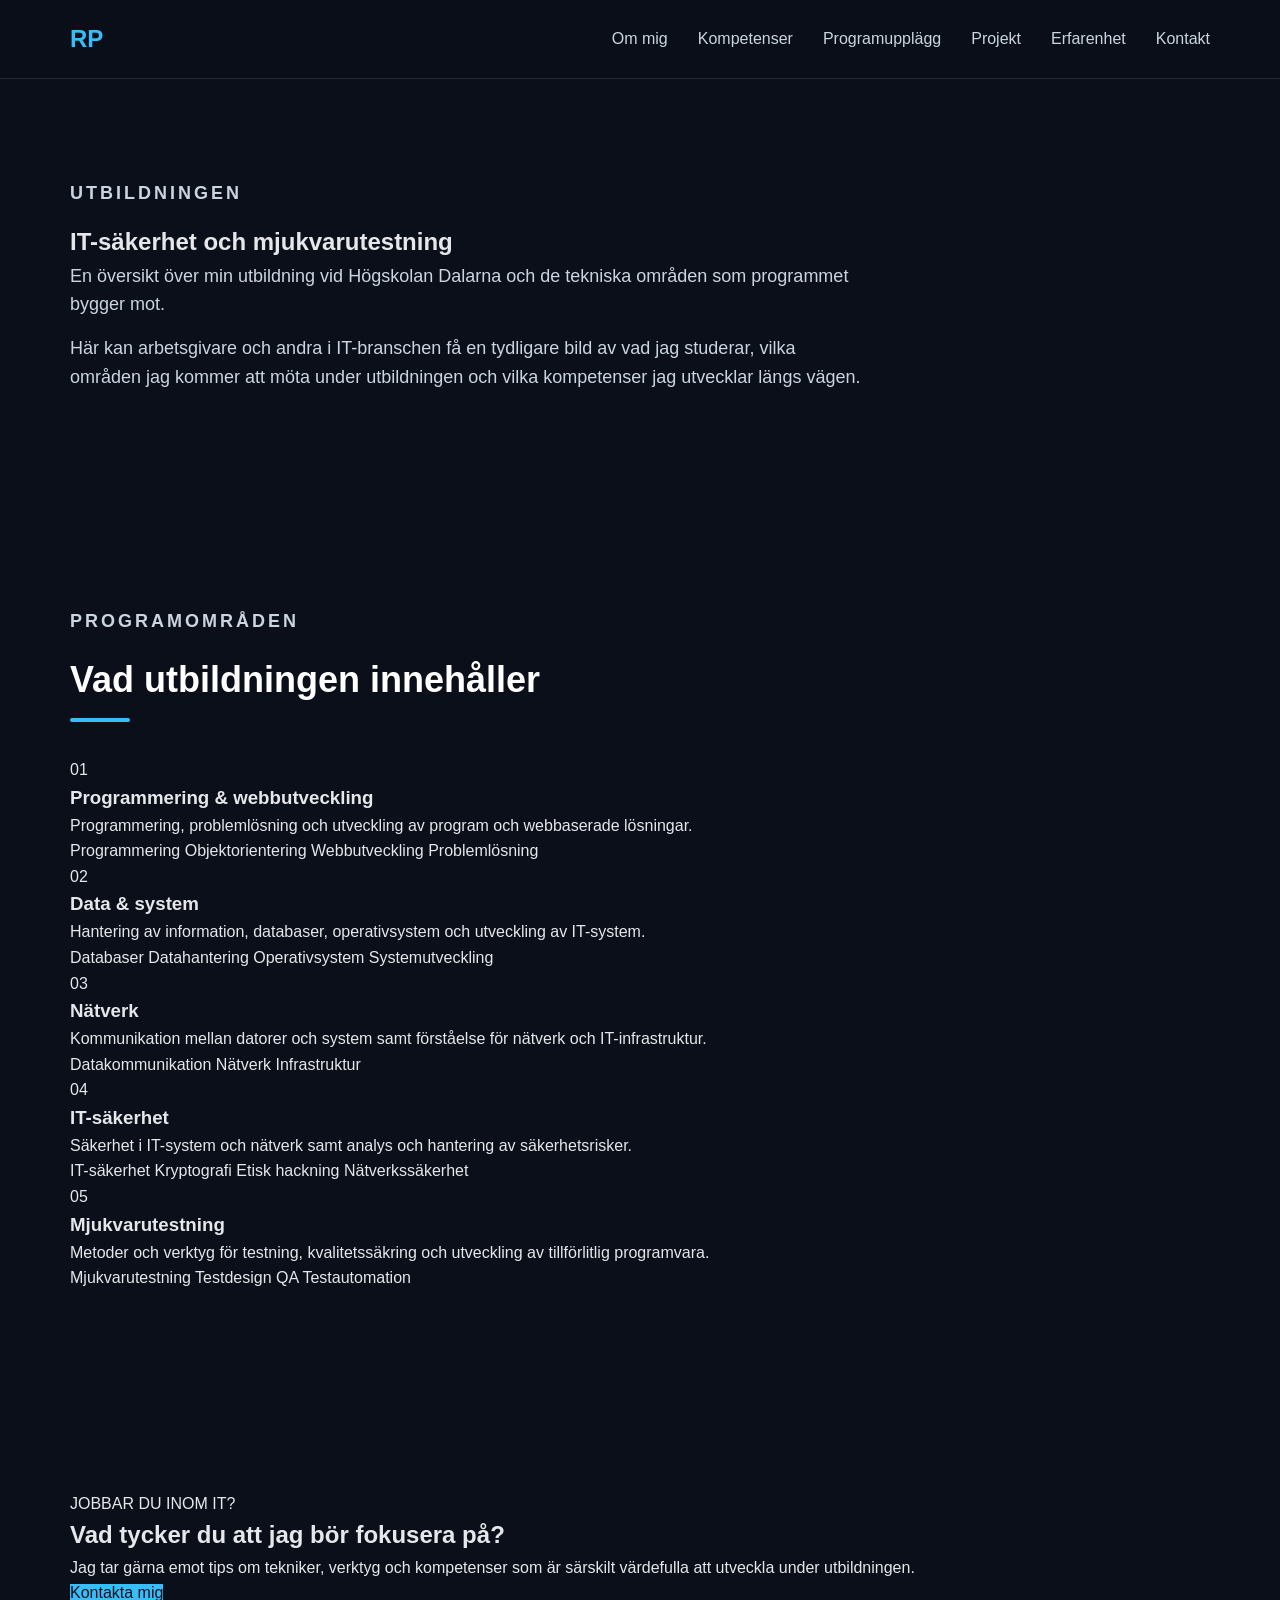
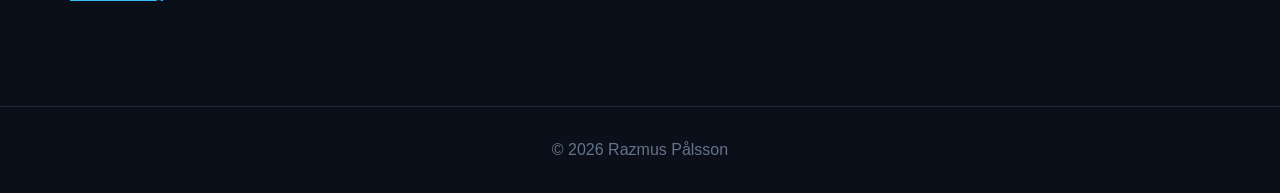
==== program.html @ 0d5cc551 "Add portfolio website" ====
<!DOCTYPE html>
<html lang="sv">

<head>
    <meta charset="UTF-8">

    <meta
        name="viewport"
        content="width=device-width, initial-scale=1.0"
    >

    <title>
        Programupplägg | Razmus Pålsson
    </title>

    <link rel="stylesheet" href="stylesheet.css">
</head>


<body>


    <!-- =========================
         NAVIGATION
         ========================= -->

    <header>

        <nav class="navbar">

            <a href="index.html" class="logo">
                RP
            </a>

            <div class="nav-links">
                <a href="index.html#about">Om mig</a>
                <a href="index.html#skills">Kompetenser</a>
                <a href="program.html">Programupplägg</a>
                <a href="index.html#projects">Projekt</a>
                <a href="index.html#experience">Erfarenhet</a>
                <a href="index.html#contact">Kontakt</a>
            </div>

        </nav>

    </header>


    <main>


        <!-- =========================
             PROGRAM INTRO
             ========================= -->

        <section class="section program-intro">

            <p class="section-label">
                UTBILDNINGEN
            </p>

            <h1>
                IT-säkerhet och mjukvarutestning
            </h1>

            <p class="program-lead">
                En översikt över min utbildning vid Högskolan Dalarna
                och de tekniska områden som programmet bygger mot.
            </p>

            <p class="program-description">
                Här kan arbetsgivare och andra i IT-branschen få en
                tydligare bild av vad jag studerar, vilka områden jag
                kommer att möta under utbildningen och vilka
                kompetenser jag utvecklar längs vägen.
            </p>

        </section>


        <!-- =========================
             PROGRAMOMRÅDEN
             ========================= -->

        <section class="section program-content">

            <p class="section-label">
                PROGRAMOMRÅDEN
            </p>

            <h2>
                Vad utbildningen innehåller
            </h2>


            <div class="program-grid">


                <!-- 01 -->
                <article class="program-card">

                    <span class="program-number">
                        01
                    </span>

                    <h3>
                        Programmering & webbutveckling
                    </h3>

                    <p>
                        Programmering, problemlösning och utveckling
                        av program och webbaserade lösningar.
                    </p>

                    <div class="program-tags">
                        <span>Programmering</span>
                        <span>Objektorientering</span>
                        <span>Webbutveckling</span>
                        <span>Problemlösning</span>
                    </div>

                </article>


                <!-- 02 -->
                <article class="program-card">

                    <span class="program-number">
                        02
                    </span>

                    <h3>
                        Data & system
                    </h3>

                    <p>
                        Hantering av information, databaser,
                        operativsystem och utveckling av IT-system.
                    </p>

                    <div class="program-tags">
                        <span>Databaser</span>
                        <span>Datahantering</span>
                        <span>Operativsystem</span>
                        <span>Systemutveckling</span>
                    </div>

                </article>


                <!-- 03 -->
                <article class="program-card">

                    <span class="program-number">
                        03
                    </span>

                    <h3>
                        Nätverk
                    </h3>

                    <p>
                        Kommunikation mellan datorer och system
                        samt förståelse för nätverk och
                        IT-infrastruktur.
                    </p>

                    <div class="program-tags">
                        <span>Datakommunikation</span>
                        <span>Nätverk</span>
                        <span>Infrastruktur</span>
                    </div>

                </article>


                <!-- 04 -->
                <article class="program-card featured-program">

                    <span class="program-number">
                        04
                    </span>

                    <h3>
                        IT-säkerhet
                    </h3>

                    <p>
                        Säkerhet i IT-system och nätverk samt
                        analys och hantering av säkerhetsrisker.
                    </p>

                    <div class="program-tags">
                        <span>IT-säkerhet</span>
                        <span>Kryptografi</span>
                        <span>Etisk hackning</span>
                        <span>Nätverkssäkerhet</span>
                    </div>

                </article>


                <!-- 05 -->
                <article class="program-card">

                    <span class="program-number">
                        05
                    </span>

                    <h3>
                        Mjukvarutestning
                    </h3>

                    <p>
                        Metoder och verktyg för testning,
                        kvalitetssäkring och utveckling av
                        tillförlitlig programvara.
                    </p>

                    <div class="program-tags">
                        <span>Mjukvarutestning</span>
                        <span>Testdesign</span>
                        <span>QA</span>
                        <span>Testautomation</span>
                    </div>

                </article>


            </div>

        </section>


        <!-- =========================
             BRANSCH
             ========================= -->

        <section class="section">

            <div class="program-question">

                <p class="program-question-label">
                    JOBBAR DU INOM IT?
                </p>

                <h2>
                    Vad tycker du att jag bör fokusera på?
                </h2>

                <p>
                    Jag tar gärna emot tips om tekniker, verktyg
                    och kompetenser som är särskilt värdefulla
                    att utveckla under utbildningen.
                </p>

                <a href="index.html#contact" class="btn primary">
                    Kontakta mig
                </a>

            </div>

        </section>


    </main>


    <footer>

        <p>
            © 2026 Razmus Pålsson
        </p>

    </footer>


    <script src="script.js"></script>

</body>

</html
---- stylesheet.css ----
/* =========================
   1. RESET
   ========================= */

* {
    box-sizing: border-box;
    margin: 0;
    padding: 0;
}

html {
    scroll-behavior: smooth;
}

body {
    font-family: Arial, Helvetica, sans-serif;
    background: #0b0f19;
    color: #e5e7eb;
    line-height: 1.6;
}

a {
    color: inherit;
    text-decoration: none;
}


/* =========================
   2. HEADER / NAVIGATION
   ========================= */

header {
    position: sticky;
    top: 0;
    z-index: 1000;

    background: rgba(11, 15, 25, 0.95);
    border-bottom: 1px solid #1f2937;
}

.navbar {
    max-width: 1200px;
    margin: auto;
    padding: 20px 30px;

    display: flex;
    justify-content: space-between;
    align-items: center;
}

.logo {
    font-size: 24px;
    font-weight: bold;
    color: #38bdf8;
}

.nav-links {
    display: flex;
    gap: 30px;
}

.nav-links a {
    color: #cbd5e1;
    transition: 0.2s;
}

.nav-links a:hover {
    color: #38bdf8;
}


/* =========================
   3. HERO
   ========================= */

.hero {
    min-height: 85vh;

    display: flex;
    align-items: center;

    background:
        radial-gradient(
            circle at 80% 20%,
            rgba(56, 189, 248, 0.16),
            transparent 35%
        ),
        linear-gradient(
            135deg,
            #0b0f19,
            #111827
        );
}

.hero-content {
    width: 100%;
    max-width: 1200px;

    margin: auto;
    padding: 100px 30px;
}

.intro {
    color: #38bdf8;
    font-weight: bold;
    margin-bottom: 10px;
}

.hero h1 {
    font-size: clamp(50px, 8vw, 90px);
    line-height: 1;
    margin-bottom: 15px;
    color: white;
}

.hero h2 {
    font-size: clamp(25px, 4vw, 45px);
    color: #94a3b8;
    margin-bottom: 25px;
}

.hero p {
    max-width: 650px;
    font-size: 18px;
    color: #cbd5e1;
}


/* =========================
   4. BUTTONS
   ========================= */

.hero-buttons {
    display: flex;
    gap: 15px;

    margin-top: 35px;
}

.button {
    display: inline-block;

    padding: 13px 24px;

    border-radius: 8px;

    font-weight: bold;

    transition:
        transform 0.2s,
        background 0.2s;
}

.button:hover {
    transform: translateY(-3px);
}

.primary {
    background: #38bdf8;
    color: #08111c;
}

.primary:hover {
    background: #7dd3fc;
}

.secondary {
    border: 1px solid #38bdf8;
    color: #38bdf8;
}

.secondary:hover {
    background: rgba(56, 189, 248, 0.1);
}


/* =========================
   5. GENERAL SECTIONS
   ========================= */

.section {
    max-width: 1200px;

    margin: auto;
    padding: 100px 30px;
}

.section > h2 {
    font-size: 36px;
    color: white;

    margin-bottom: 35px;
}

.section > h2::after {
    content: "";

    display: block;

    width: 60px;
    height: 4px;

    margin-top: 10px;

    background: #38bdf8;

    border-radius: 5px;
}

.section > p {
    max-width: 800px;

    margin-bottom: 15px;

    color: #cbd5e1;

    font-size: 18px;
}


/* =========================
   6. SKILLS
   ========================= */

.skills {
    display: flex;
    flex-wrap: wrap;

    gap: 12px;
}

.skills span {
    padding: 10px 18px;

    background: #111827;

    border: 1px solid #1f2937;
    border-radius: 8px;

    color: #cbd5e1;

    transition: 0.2s;
}

.skills span:hover {
    border-color: #38bdf8;
    color: #38bdf8;

    transform: translateY(-2px);
}


/* =========================
   7. PROJECTS
   ========================= */

.project-grid {
    display: grid;

    grid-template-columns:
        repeat(3, 1fr);

    gap: 25px;
}

.project-card {
    background: #111827;

    border: 1px solid #1f2937;

    border-radius: 12px;

    padding: 30px;

    min-height: 260px;

    transition:
        transform 0.25s,
        border-color 0.25s;
}

.project-card:hover {
    transform: translateY(-6px);

    border-color: #38bdf8;
}

.project-card h3 {
    font-size: 22px;

    color: white;

    margin-bottom: 15px;
}

.project-card p {
    color: #94a3b8;

    margin-bottom: 20px;
}

.project-card .technology {
    color: #38bdf8;

    font-size: 14px;

    font-weight: bold;
}

.project-card a {
    color: #38bdf8;

    font-weight: bold;
}

/* PROJECT DETAILS */

.section-label {
    color: #38bdf8;
    font-size: 13px;
    font-weight: bold;
    letter-spacing: 3px;
    margin-bottom: 5px;
}

.section-intro {
    max-width: 700px;
    color: #94a3b8;
    margin-top: -20px;
    margin-bottom: 40px;
}

.project-number {
    font-size: 14px;
    font-weight: bold;
    color: #38bdf8;
    margin-bottom: 20px;
}

.project-tags {
    display: flex;
    flex-wrap: wrap;
    gap: 8px;

    margin-top: 20px;
    margin-bottom: 25px;
}

.project-tags span {
    background: rgba(56, 189, 248, 0.08);

    border: 1px solid rgba(56, 189, 248, 0.25);

    color: #7dd3fc;

    padding: 5px 10px;

    border-radius: 5px;

    font-size: 12px;
}

.project-links {
    display: flex;
    gap: 20px;
}

.project-links a {
    color: #38bdf8;
    font-weight: bold;
}

.project-links a:hover {
    color: white;
}

.project-status {
    display: inline-block;

    color: #64748b !important;

    font-size: 11px;

    letter-spacing: 2px;

    border: 1px solid #334155;

    padding: 5px 10px;

    border-radius: 5px;
}


/* =========================
   8. EXPERIENCE
   ========================= */

.experience-card {
    background: #111827;

    border-left: 4px solid #38bdf8;

    padding: 30px;

    border-radius: 8px;
}

.experience-card h3 {
    color: white;

    font-size: 22px;

    margin-bottom: 5px;
}

.experience-card p {
    color: #94a3b8;

    margin-top: 10px;
}


/* =========================
   9. LOOKING FOR
   ========================= */

.looking-grid {
    display: grid;

    grid-template-columns:
        repeat(4, 1fr);

    gap: 20px;
}

.looking-grid div {
    padding: 25px;

    text-align: center;

    background: #111827;

    border: 1px solid #1f2937;

    border-radius: 10px;

    font-weight: bold;

    transition: 0.2s;
}

.looking-grid div:hover {
    border-color: #38bdf8;

    transform: translateY(-4px);
}


/* =========================
   10. CONTACT
   ========================= */

.contact {
    text-align: center;
}

.contact h2::after {
    margin-left: auto;
    margin-right: auto;
}

.contact p {
    margin-left: auto;
    margin-right: auto;

    margin-bottom: 30px;
}


/* =========================
   11. FOOTER
   ========================= */

footer {
    border-top: 1px solid #1f2937;

    text-align: center;

    padding: 30px;

    color: #64748b;
}


/* =========================
   12. MOBILE
   ========================= */

@media (max-width: 800px) {

    .navbar {
        flex-direction: column;
        gap: 15px;
    }

    .nav-links {
        flex-wrap: wrap;
        justify-content: center;

        gap: 15px;
    }

    .hero {
        min-height: 75vh;
    }

    .hero-content {
        padding-top: 70px;
        padding-bottom: 70px;
    }

    .hero-buttons {
        flex-direction: column;

        align-items: flex-start;
    }

    .project-grid {
        grid-template-columns: 1fr;
    }

    .looking-grid {
        grid-template-columns:
            repeat(2, 1fr);
    }

}


/* =========================
   13. SMALL MOBILE
   ========================= */

@media (max-width: 500px) {

    .section {
        padding: 70px 20px;
    }

    .hero-content {
        padding-left: 20px;
        padding-right: 20px;
    }

    .looking-grid {
        grid-template-columns: 1fr;
    }

}

/* =========================
   CERTIFICATES
   ========================= */

.certificates {
    margin-top: 40px;
}

.certificates > h3 {
    color: white;
    font-size: 24px;
    margin-bottom: 25px;
}

.certificate-grid {
    display: grid;
    grid-template-columns: repeat(2, 1fr);
    gap: 20px;
}

.certificate-card {
    background: #111827;
    border: 1px solid #1f2937;
    border-radius: 10px;

    padding: 25px;

    transition: 0.2s;
}

.certificate-card:hover {
    border-color: #38bdf8;
    transform: translateY(-4px);
}

.certificate-year {
    color: #38bdf8;

    font-size: 12px;
    font-weight: bold;

    letter-spacing: 2px;

    margin-bottom: 8px;
}

.certificate-card h4 {
    color: white;

    font-size: 18px;

    margin-bottom: 10px;
}

.certificate-card p {
    color: #94a3b8;
}


/* MOBILE */

@media (max-width: 700px) {

    .certificate-grid {
        grid-template-columns: 1fr;
    }

}

/* =========================
   EXPERIENCE TIMELINE
   ========================= */

.timeline {
    position: relative;
    max-width: 950px;
    margin-top: 50px;
    margin-left: 10px;

    border-left: 2px solid #1f2937;
}

.timeline-item {
    position: relative;

    padding-left: 40px;
    padding-bottom: 35px;
}

.timeline-marker {
    position: absolute;

    left: -8px;
    top: 25px;

    width: 14px;
    height: 14px;

    background: #38bdf8;
    border: 3px solid #0b0f19;
    border-radius: 50%;
}

.timeline-content {
    background: #111827;

    border: 1px solid #1f2937;
    border-radius: 10px;

    padding: 25px;

    transition: 0.2s;
}

.timeline-content:hover {
    border-color: #38bdf8;
    transform: translateX(5px);
}

.timeline-type {
    color: #38bdf8;

    font-size: 11px;
    font-weight: bold;

    letter-spacing: 1.5px;

    margin-bottom: 8px;
}

.timeline-content h3 {
    color: white;

    font-size: 21px;

    margin-bottom: 5px;
}

.timeline-place {
    color: #64748b !important;

    margin-bottom: 15px;
}

.timeline-content > p:not(.timeline-type):not(.timeline-place) {
    color: #94a3b8;

    line-height: 1.7;
}

.experience-tags {
    display: flex;
    flex-wrap: wrap;

    gap: 8px;

    margin-top: 18px;
}

.experience-tags span {
    display: inline-block;

    padding: 5px 10px;

    background: rgba(56, 189, 248, 0.08);

    border: 1px solid rgba(56, 189, 248, 0.25);
    border-radius: 5px;

    color: #7dd3fc;

    font-size: 12px;
}


/* =========================
   EXPERIENCE MOBILE
   ========================= */

@media (max-width: 800px) {

    .timeline {
        margin-left: 5px;
    }

    .timeline-item {
        padding-left: 25px;
    }

}

/* =========================
   READ MORE
   ========================= */

.more-content {
    display: none;

    margin-top: 20px;
    padding-top: 20px;

    border-top: 1px solid #1f2937;
}

.more-content.active {
    display: block;
}

.more-content ul,
.certificate-card ul {
    padding-left: 20px;
    margin-top: 12px;
}

.more-content li,
.certificate-card li {
    color: #94a3b8;
    margin-bottom: 8px;
    line-height: 1.6;
}

.read-more {
    margin-top: 20px;

    padding: 8px 14px;

    background: transparent;

    border: 1px solid #38bdf8;
    border-radius: 6px;

    color: #38bdf8;

    font-weight: bold;
    cursor: pointer;

    transition: 0.2s;
}

.read-more:hover {
    background: rgba(56, 189, 248, 0.1);
    color: white;
}

/* =========================
   SKILLS / TECH STACK
   ========================= */

.skills-grid {
    display: grid;

    grid-template-columns: repeat(3, 280px);

    gap: 18px;

    max-width: 876px;

    /* vänsterställ istället för centrering */
    margin: 35px 0 0;

    align-items: start;
    justify-content: start;
}

.skills-grid {
    display: grid;

    grid-template-columns: repeat(3, 280px);

    gap: 18px;

    max-width: 876px;

    margin: 35px 0 0;

    justify-content: start;
    align-items: stretch;
}

.skill-category {

    background: #111827;

    border: 1px solid #1f2937;

    border-radius: 10px;

    padding: 18px;

    width: 280px;

    transition: 0.25s;

}

.skill-category:hover {
    border-color: #38bdf8;
    transform: translateY(-4px);
}

.featured-skill {
    border-color: rgba(56, 189, 248, 0.4);
}

.skill-icon {
    display: inline-flex;

    align-items: center;
    justify-content: center;

    min-width: 45px;
    height: 35px;

    padding: 0 10px;

    margin-bottom: 18px;

    background: rgba(56, 189, 248, 0.08);

    border: 1px solid rgba(56, 189, 248, 0.25);
    border-radius: 6px;

    color: #38bdf8;

    font-size: 12px;
    font-weight: bold;

    letter-spacing: 1px;
}

.skill-category h3 {
    color: white;

    font-size: 19px;

    margin-bottom: 16px;
}

.skill-list {
    display: flex;
    flex-direction: column;

    gap: 6px;
}

.skill-item {
    display: flex;

    justify-content: space-between;
    align-items: center;

    gap: 15px;

    padding: 10px 0;

    border-bottom: 1px solid #1f2937;
}

.skill-item:last-child {
    border-bottom: none;
}

.skill-item strong {
    display: block;

    color: #e5e7eb;

    margin-bottom: 3px;
}

.skill-item div > span {
    color: #64748b;

    font-size: 13px;
}

.skill-level {
    flex-shrink: 0;

    padding: 4px 8px;

    border-radius: 5px;

    font-size: 10px;
    font-weight: bold;

    letter-spacing: 0.5px;
}

.skill-level.used {
    color: #38bdf8;

    background: rgba(56, 189, 248, 0.08);

    border: 1px solid rgba(56, 189, 248, 0.25);
}

.skill-level.learning {
    color: #c4b5fd;

    background: rgba(196, 181, 253, 0.08);

    border: 1px solid rgba(196, 181, 253, 0.25);
}

.skill-level.basic {
    color: #94a3b8;

    background: rgba(148, 163, 184, 0.08);

    border: 1px solid rgba(148, 163, 184, 0.25);
}

.skill-level.academic {
    color: #67e8f9;

    background: rgba(103, 232, 249, 0.08);

    border: 1px solid rgba(103, 232, 249, 0.25);
}

.skill-level.planned {
    color: #64748b;

    background: rgba(100, 116, 139, 0.08);

    border: 1px solid #334155;
}


/* MOBILE */

@media (max-width: 800px) {

    .skills-grid {
        grid-template-columns: 1fr;
    }

}

@media (max-width: 500px) {

    .skill-item {
        align-items: flex-start;
        flex-direction: column;

        gap: 8px;
    }

}

/* =========================
   LOOKING FOR
   ========================= */

.looking-grid {
    display: grid;
    grid-template-columns: repeat(3, 1fr);

    gap: 18px;

    margin-top: 35px;
}

.looking-card {
    background: #111827;

    border: 1px solid #1f2937;
    border-radius: 10px;

    padding: 25px;

    transition: 0.25s;
}

.looking-card:hover {
    border-color: #38bdf8;
    transform: translateY(-4px);
}

.looking-number {
    display: block;

    color: #38bdf8;

    font-size: 12px;
    font-weight: bold;

    letter-spacing: 2px;

    margin-bottom: 18px;
}

.looking-card h3 {
    color: white;

    font-size: 18px;

    margin-bottom: 10px;
}

.looking-card p {
    color: #94a3b8;

    font-size: 14px;
    line-height: 1.6;
}


/* INTRESSEOMRÅDEN */

.interest-box {
    display: flex;

    justify-content: space-between;
    align-items: center;

    gap: 40px;

    margin-top: 20px;
    padding: 25px;

    background: rgba(56, 189, 248, 0.04);

    border: 1px solid rgba(56, 189, 248, 0.2);
    border-radius: 10px;
}

.interest-label {
    color: #38bdf8;

    font-size: 10px;
    font-weight: bold;

    letter-spacing: 2px;

    margin-bottom: 7px;
}

.interest-box h3 {
    color: white;
    font-size: 18px;
}

.interest-tags {
    display: flex;
    flex-wrap: wrap;

    justify-content: flex-end;

    gap: 8px;

    max-width: 550px;
}

.interest-tags span {
    padding: 6px 10px;

    background: #111827;

    border: 1px solid #334155;
    border-radius: 5px;

    color: #cbd5e1;

    font-size: 12px;
}


/* RESPONSIVE */

@media (max-width: 800px) {

    .looking-grid {
        grid-template-columns: 1fr;
    }

    .interest-box {
        flex-direction: column;
        align-items: flex-start;
    }

    .interest-tags {
        justify-content: flex-start;
    }

}
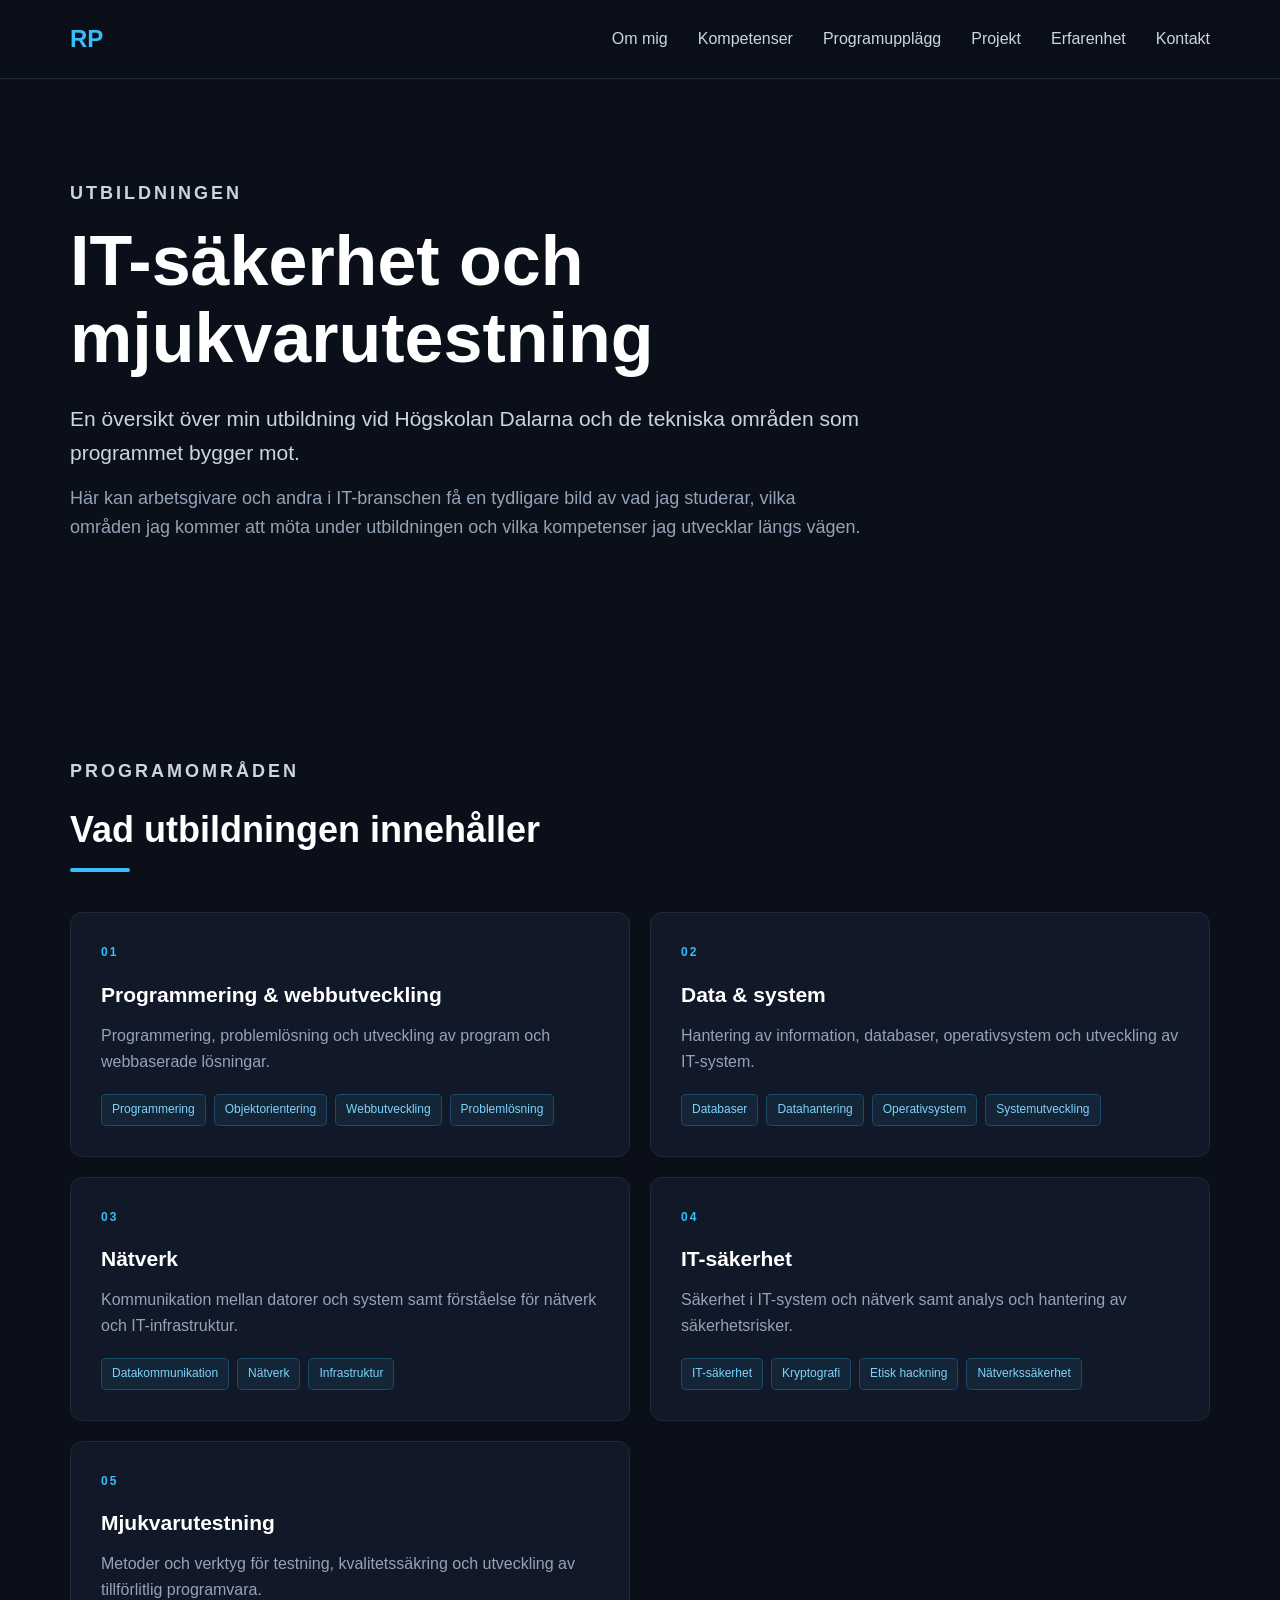
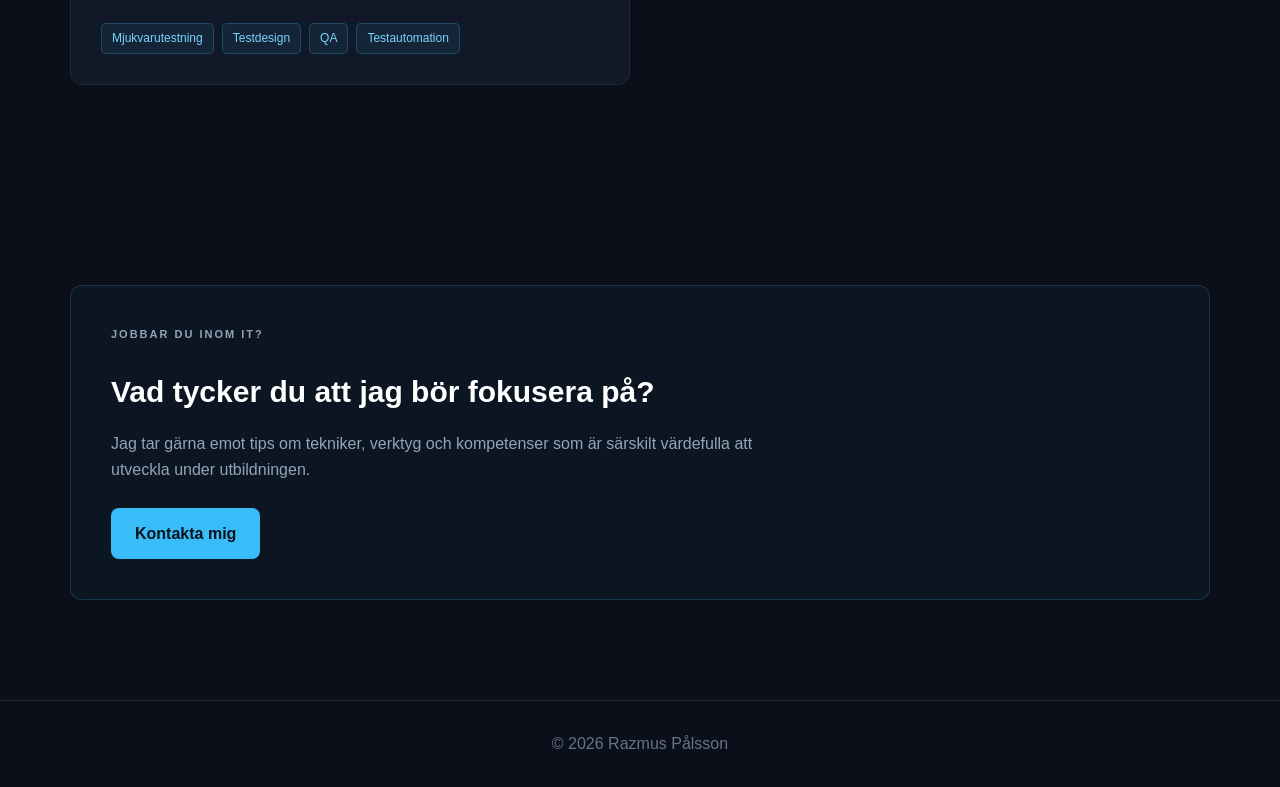
==== commit 0977f1d8: "update" ====
--- a/program.html
+++ b/program.html
@@ -3,42 +3,54 @@
 
 <head>
     <meta charset="UTF-8">
-
-    <meta
-        name="viewport"
-        content="width=device-width, initial-scale=1.0"
-    >
-
-    <title>
-        Programupplägg | Razmus Pålsson
-    </title>
+    <meta name="viewport" content="width=device-width, initial-scale=1.0">
+
+    <title>Programupplägg | Razmus Pålsson</title>
 
     <link rel="stylesheet" href="stylesheet.css">
 </head>
 
-
 <body>
 
 
-    <!-- =========================
-         NAVIGATION
-         ========================= -->
+    <!-- ==================================================
+         01. NAVIGATION
+         ================================================== -->
 
     <header>
 
-        <nav class="navbar">
+        <nav class="navigation">
 
             <a href="index.html" class="logo">
                 RP
             </a>
 
-            <div class="nav-links">
-                <a href="index.html#about">Om mig</a>
-                <a href="index.html#skills">Kompetenser</a>
-                <a href="program.html">Programupplägg</a>
-                <a href="index.html#projects">Projekt</a>
-                <a href="index.html#experience">Erfarenhet</a>
-                <a href="index.html#contact">Kontakt</a>
+            <div class="navigation-links">
+
+                <a href="index.html#about">
+                    Om mig
+                </a>
+
+                <a href="index.html#skills">
+                    Kompetenser
+                </a>
+
+                <a href="program.html">
+                    Programupplägg
+                </a>
+
+                <a href="index.html#projects">
+                    Projekt
+                </a>
+
+                <a href="index.html#experience">
+                    Erfarenhet
+                </a>
+
+                <a href="index.html#contact">
+                    Kontakt
+                </a>
+
             </div>
 
         </nav>
@@ -49,13 +61,13 @@
     <main>
 
 
-        <!-- =========================
-             PROGRAM INTRO
-             ========================= -->
-
-        <section class="section program-intro">
-
-            <p class="section-label">
+        <!-- ==================================================
+             02. PROGRAM INTRODUCTION
+             ================================================== -->
+
+        <section class="page-section program-introduction">
+
+            <p class="section-category">
                 UTBILDNINGEN
             </p>
 
@@ -78,13 +90,13 @@
         </section>
 
 
-        <!-- =========================
-             PROGRAMOMRÅDEN
-             ========================= -->
-
-        <section class="section program-content">
-
-            <p class="section-label">
+        <!-- ==================================================
+             03. PROGRAM AREAS
+             ================================================== -->
+
+        <section class="page-section">
+
+            <p class="section-category">
                 PROGRAMOMRÅDEN
             </p>
 
@@ -93,13 +105,14 @@
             </h2>
 
 
-            <div class="program-grid">
-
-
-                <!-- 01 -->
-                <article class="program-card">
-
-                    <span class="program-number">
+            <div class="program-areas">
+
+
+                <!-- 01. Programming & Web Development -->
+
+                <article class="program-area-card">
+
+                    <span class="program-area-number">
                         01
                     </span>
 
@@ -112,20 +125,23 @@
                         av program och webbaserade lösningar.
                     </p>
 
-                    <div class="program-tags">
+                    <div class="program-topics">
+
                         <span>Programmering</span>
                         <span>Objektorientering</span>
                         <span>Webbutveckling</span>
                         <span>Problemlösning</span>
-                    </div>
-
-                </article>
-
-
-                <!-- 02 -->
-                <article class="program-card">
-
-                    <span class="program-number">
+
+                    </div>
+
+                </article>
+
+
+                <!-- 02. Data & Systems -->
+
+                <article class="program-area-card">
+
+                    <span class="program-area-number">
                         02
                     </span>
 
@@ -138,20 +154,23 @@
                         operativsystem och utveckling av IT-system.
                     </p>
 
-                    <div class="program-tags">
+                    <div class="program-topics">
+
                         <span>Databaser</span>
                         <span>Datahantering</span>
                         <span>Operativsystem</span>
                         <span>Systemutveckling</span>
-                    </div>
-
-                </article>
-
-
-                <!-- 03 -->
-                <article class="program-card">
-
-                    <span class="program-number">
+
+                    </div>
+
+                </article>
+
+
+                <!-- 03. Networks -->
+
+                <article class="program-area-card">
+
+                    <span class="program-area-number">
                         03
                     </span>
 
@@ -165,19 +184,22 @@
                         IT-infrastruktur.
                     </p>
 
-                    <div class="program-tags">
+                    <div class="program-topics">
+
                         <span>Datakommunikation</span>
                         <span>Nätverk</span>
                         <span>Infrastruktur</span>
-                    </div>
-
-                </article>
-
-
-                <!-- 04 -->
-                <article class="program-card featured-program">
-
-                    <span class="program-number">
+
+                    </div>
+
+                </article>
+
+
+                <!-- 04. IT Security -->
+
+                <article class="program-area-card">
+
+                    <span class="program-area-number">
                         04
                     </span>
 
@@ -190,20 +212,23 @@
                         analys och hantering av säkerhetsrisker.
                     </p>
 
-                    <div class="program-tags">
+                    <div class="program-topics">
+
                         <span>IT-säkerhet</span>
                         <span>Kryptografi</span>
                         <span>Etisk hackning</span>
                         <span>Nätverkssäkerhet</span>
-                    </div>
-
-                </article>
-
-
-                <!-- 05 -->
-                <article class="program-card">
-
-                    <span class="program-number">
+
+                    </div>
+
+                </article>
+
+
+                <!-- 05. Software Testing -->
+
+                <article class="program-area-card">
+
+                    <span class="program-area-number">
                         05
                     </span>
 
@@ -217,11 +242,13 @@
                         tillförlitlig programvara.
                     </p>
 
-                    <div class="program-tags">
+                    <div class="program-topics">
+
                         <span>Mjukvarutestning</span>
                         <span>Testdesign</span>
                         <span>QA</span>
                         <span>Testautomation</span>
+
                     </div>
 
                 </article>
@@ -232,15 +259,15 @@
         </section>
 
 
-        <!-- =========================
-             BRANSCH
-             ========================= -->
-
-        <section class="section">
-
-            <div class="program-question">
-
-                <p class="program-question-label">
+        <!-- ==================================================
+             04. CONTACT WITH IT INDUSTRY
+             ================================================== -->
+
+        <section class="page-section">
+
+            <div class="industry-contact">
+
+                <p class="industry-contact-label">
                     JOBBAR DU INOM IT?
                 </p>
 
@@ -254,7 +281,10 @@
                     att utveckla under utbildningen.
                 </p>
 
-                <a href="index.html#contact" class="btn primary">
+                <a
+                    href="index.html#contact"
+                    class="button primary-button"
+                >
                     Kontakta mig
                 </a>
 
@@ -265,6 +295,10 @@
 
     </main>
 
+
+    <!-- ==================================================
+         05. FOOTER
+         ================================================== -->
 
     <footer>
 
@@ -275,8 +309,13 @@
     </footer>
 
 
+    <!-- ==================================================
+         06. JAVASCRIPT
+         ================================================== -->
+
     <script src="script.js"></script>
 
+
 </body>
 
-</html+</html>
--- a/stylesheet.css
+++ b/stylesheet.css
@@ -1,6 +1,6 @@
-/* =========================
-   1. RESET
-   ========================= */
+/* ==================================================
+   01. BASIC WEBSITE SETTINGS
+   ================================================== */
 
 * {
     box-sizing: border-box;
@@ -25,9 +25,9 @@
 }
 
 
-/* =========================
-   2. HEADER / NAVIGATION
-   ========================= */
+/* ==================================================
+   02. NAVIGATION
+   ================================================== */
 
 header {
     position: sticky;
@@ -38,7 +38,7 @@
     border-bottom: 1px solid #1f2937;
 }
 
-.navbar {
+.navigation {
     max-width: 1200px;
     margin: auto;
     padding: 20px 30px;
@@ -54,45 +54,46 @@
     color: #38bdf8;
 }
 
-.nav-links {
+.navigation-links {
     display: flex;
     gap: 30px;
 }
 
-.nav-links a {
+.navigation-links a {
     color: #cbd5e1;
     transition: 0.2s;
 }
 
-.nav-links a:hover {
-    color: #38bdf8;
-}
-
-
-/* =========================
-   3. HERO
-   ========================= */
-
-.hero {
-    min-height: 85vh;
+.navigation-links a:hover {
+    color: #38bdf8;
+}
+
+
+/* ==================================================
+   03. INTRODUCTION
+   Name, title, description and background image
+   ================================================== */
+
+.introduction {
+    position: relative;
+    min-height: 600px;
+
+    background:
+        linear-gradient(
+            rgba(5, 15, 30, 0.35),
+            rgba(5, 15, 30, 0.65)
+        ),
+        url("./images/Background.png");
+
+    background-size: cover;
+    background-position: center;
+    background-repeat: no-repeat;
 
     display: flex;
     align-items: center;
-
-    background:
-        radial-gradient(
-            circle at 80% 20%,
-            rgba(56, 189, 248, 0.16),
-            transparent 35%
-        ),
-        linear-gradient(
-            135deg,
-            #0b0f19,
-            #111827
-        );
-}
-
-.hero-content {
+}
+
+.introduction-content {
     width: 100%;
     max-width: 1200px;
 
@@ -100,43 +101,49 @@
     padding: 100px 30px;
 }
 
-.intro {
+.introduction-label {
     color: #38bdf8;
     font-weight: bold;
     margin-bottom: 10px;
 }
 
-.hero h1 {
+.introduction h1 {
     font-size: clamp(50px, 8vw, 90px);
     line-height: 1;
+
     margin-bottom: 15px;
-    color: white;
-}
-
-.hero h2 {
+
+    color: white;
+}
+
+.introduction h2 {
     font-size: clamp(25px, 4vw, 45px);
+
     color: #94a3b8;
+
     margin-bottom: 25px;
 }
 
-.hero p {
+.introduction p {
     max-width: 650px;
+
     font-size: 18px;
+
     color: #cbd5e1;
 }
 
-
-/* =========================
-   4. BUTTONS
-   ========================= */
-
-.hero-buttons {
+.introduction-buttons {
     display: flex;
     gap: 15px;
 
     margin-top: 35px;
 }
 
+
+/* ==================================================
+   04. BUTTONS
+   ================================================== */
+
 .button {
     display: inline-block;
 
@@ -148,51 +155,54 @@
 
     transition:
         transform 0.2s,
-        background 0.2s;
+        background 0.2s,
+        color 0.2s;
 }
 
 .button:hover {
     transform: translateY(-3px);
 }
 
-.primary {
+.primary-button {
     background: #38bdf8;
     color: #08111c;
 }
 
-.primary:hover {
+.primary-button:hover {
     background: #7dd3fc;
 }
 
-.secondary {
+.secondary-button {
     border: 1px solid #38bdf8;
-    color: #38bdf8;
-}
-
-.secondary:hover {
+
+    color: #38bdf8;
+}
+
+.secondary-button:hover {
     background: rgba(56, 189, 248, 0.1);
 }
 
 
-/* =========================
-   5. GENERAL SECTIONS
-   ========================= */
-
-.section {
+/* ==================================================
+   05. PAGE SECTIONS
+   ================================================== */
+
+.page-section {
     max-width: 1200px;
 
     margin: auto;
     padding: 100px 30px;
 }
 
-.section > h2 {
+.page-section > h2 {
     font-size: 36px;
+
     color: white;
 
     margin-bottom: 35px;
 }
 
-.section > h2::after {
+.page-section > h2::after {
     content: "";
 
     display: block;
@@ -207,7 +217,7 @@
     border-radius: 5px;
 }
 
-.section > p {
+.page-section > p {
     max-width: 800px;
 
     margin-bottom: 15px;
@@ -217,62 +227,150 @@
     font-size: 18px;
 }
 
-
-/* =========================
-   6. SKILLS
-   ========================= */
-
-.skills {
+.section-category {
+    color: #38bdf8;
+
+    font-size: 13px;
+    font-weight: bold;
+
+    letter-spacing: 3px;
+
+    margin-bottom: 5px;
+}
+
+.section-description {
+    max-width: 700px;
+
+    color: #94a3b8;
+
+    margin-top: -20px;
+    margin-bottom: 40px;
+}
+
+
+/* ==================================================
+   06. TECHNICAL SKILLS
+   ================================================== */
+
+.skills-container {
+    display: grid;
+
+    grid-template-columns: repeat(4, 280px);
+
+    gap: 18px;
+
+    margin-top: 35px;
+
+    justify-content: start;
+    align-items: stretch;
+}
+
+.skill-card {
+    width: 280px;
+
+    padding: 18px;
+
+    background: #111827;
+
+    border: 1px solid #1f2937;
+    border-radius: 10px;
+
+    transition: 0.25s;
+}
+
+.skill-card:hover {
+    border-color: #38bdf8;
+
+    transform: translateY(-4px);
+}
+
+.skill-icon {
+    display: inline-flex;
+
+    align-items: center;
+    justify-content: center;
+
+    min-width: 45px;
+    height: 35px;
+
+    padding: 0 10px;
+
+    margin-bottom: 18px;
+
+    background: rgba(56, 189, 248, 0.08);
+
+    border: 1px solid rgba(56, 189, 248, 0.25);
+    border-radius: 6px;
+
+    color: #38bdf8;
+
+    font-size: 12px;
+    font-weight: bold;
+
+    letter-spacing: 1px;
+}
+
+.skill-card h3 {
+    color: white;
+
+    font-size: 19px;
+
+    margin-bottom: 16px;
+}
+
+.skill-list {
     display: flex;
-    flex-wrap: wrap;
-
-    gap: 12px;
-}
-
-.skills span {
-    padding: 10px 18px;
+    flex-direction: column;
+
+    gap: 6px;
+}
+
+.skill {
+    padding: 10px 0;
+
+    border-bottom: 1px solid #1f2937;
+}
+
+.skill:last-child {
+    border-bottom: none;
+}
+
+.skill strong {
+    display: block;
+
+    color: #e5e7eb;
+
+    margin-bottom: 3px;
+}
+
+.skill div > span {
+    color: #64748b;
+
+    font-size: 13px;
+}
+
+
+/* ==================================================
+   07. PROJECTS
+   ================================================== */
+
+.projects-container {
+    display: grid;
+
+    grid-template-columns: repeat(3, 1fr);
+
+    gap: 25px;
+}
+
+.project-card {
+    min-height: 260px;
+
+    padding: 30px;
 
     background: #111827;
 
     border: 1px solid #1f2937;
-    border-radius: 8px;
-
-    color: #cbd5e1;
-
-    transition: 0.2s;
-}
-
-.skills span:hover {
-    border-color: #38bdf8;
-    color: #38bdf8;
-
-    transform: translateY(-2px);
-}
-
-
-/* =========================
-   7. PROJECTS
-   ========================= */
-
-.project-grid {
-    display: grid;
-
-    grid-template-columns:
-        repeat(3, 1fr);
-
-    gap: 25px;
-}
-
-.project-card {
-    background: #111827;
-
-    border: 1px solid #1f2937;
-
     border-radius: 12px;
-
-    padding: 30px;
-
-    min-height: 260px;
 
     transition:
         transform 0.25s,
@@ -285,10 +383,19 @@
     border-color: #38bdf8;
 }
 
+.project-number {
+    color: #38bdf8;
+
+    font-size: 14px;
+    font-weight: bold;
+
+    margin-bottom: 20px;
+}
+
 .project-card h3 {
+    color: white;
+
     font-size: 22px;
-
-    color: white;
 
     margin-bottom: 15px;
 }
@@ -299,84 +406,60 @@
     margin-bottom: 20px;
 }
 
-.project-card .technology {
-    color: #38bdf8;
-
-    font-size: 14px;
-
-    font-weight: bold;
-}
-
-.project-card a {
-    color: #38bdf8;
-
-    font-weight: bold;
-}
-
-/* PROJECT DETAILS */
-
-.section-label {
-    color: #38bdf8;
-    font-size: 13px;
-    font-weight: bold;
-    letter-spacing: 3px;
-    margin-bottom: 5px;
-}
-
-.section-intro {
-    max-width: 700px;
-    color: #94a3b8;
-    margin-top: -20px;
-    margin-bottom: 40px;
-}
-
-.project-number {
-    font-size: 14px;
-    font-weight: bold;
-    color: #38bdf8;
-    margin-bottom: 20px;
-}
-
-.project-tags {
+
+/* Project technologies */
+
+.project-technologies {
     display: flex;
     flex-wrap: wrap;
+
     gap: 8px;
 
     margin-top: 20px;
     margin-bottom: 25px;
 }
 
-.project-tags span {
+.project-technologies span {
+    padding: 5px 10px;
+
     background: rgba(56, 189, 248, 0.08);
 
     border: 1px solid rgba(56, 189, 248, 0.25);
+    border-radius: 5px;
 
     color: #7dd3fc;
 
-    padding: 5px 10px;
-
-    border-radius: 5px;
-
     font-size: 12px;
 }
+
+
+/* Project links */
 
 .project-links {
     display: flex;
+    flex-wrap: wrap;
+
     gap: 20px;
 }
 
 .project-links a {
     color: #38bdf8;
+
     font-weight: bold;
 }
 
 .project-links a:hover {
     color: white;
 }
+
+
+/* Projects that are not finished */
 
 .project-status {
     display: inline-block;
 
+    padding: 5px 10px;
+
     color: #64748b !important;
 
     font-size: 11px;
@@ -384,764 +467,619 @@
     letter-spacing: 2px;
 
     border: 1px solid #334155;
-
-    padding: 5px 10px;
-
     border-radius: 5px;
 }
 
 
-/* =========================
-   8. EXPERIENCE
-   ========================= */
+/* ==================================================
+   08. EDUCATION & WORK EXPERIENCE
+   ================================================== */
+
+.experience-list {
+    position: relative;
+
+    max-width: 950px;
+
+    margin-top: 50px;
+    margin-left: 10px;
+
+    border-left: 2px solid #1f2937;
+}
+
+.experience-item {
+    position: relative;
+
+    padding-left: 40px;
+    padding-bottom: 35px;
+}
+
+.experience-marker {
+    position: absolute;
+
+    left: -8px;
+    top: 25px;
+
+    width: 14px;
+    height: 14px;
+
+    background: #38bdf8;
+
+    border: 3px solid #0b0f19;
+    border-radius: 50%;
+}
 
 .experience-card {
+    padding: 25px;
+
     background: #111827;
 
-    border-left: 4px solid #38bdf8;
-
-    padding: 30px;
-
-    border-radius: 8px;
+    border: 1px solid #1f2937;
+    border-radius: 10px;
+
+    transition: 0.2s;
+}
+
+.experience-card:hover {
+    border-color: #38bdf8;
+
+    transform: translateX(5px);
+}
+
+.experience-date-type {
+    color: #38bdf8;
+
+    font-size: 11px;
+    font-weight: bold;
+
+    letter-spacing: 1.5px;
+
+    margin-bottom: 8px;
 }
 
 .experience-card h3 {
     color: white;
 
-    font-size: 22px;
+    font-size: 21px;
 
     margin-bottom: 5px;
 }
 
-.experience-card p {
+.experience-location {
+    color: #64748b !important;
+
+    margin-bottom: 15px;
+}
+
+.experience-card > p:not(.experience-date-type):not(.experience-location) {
     color: #94a3b8;
 
-    margin-top: 10px;
-}
-
-
-/* =========================
-   9. LOOKING FOR
-   ========================= */
-
-.looking-grid {
+    line-height: 1.7;
+}
+
+.cv-link {
+    margin-top: 25px;
+}
+
+.cv-link p {
+    color: #94a3b8;
+
+    margin-bottom: 20px;
+}
+
+
+/* ==================================================
+   09. CERTIFICATES
+   ================================================== */
+
+.certificates {
+    margin-top: 40px;
+}
+
+.certificates > h3 {
+    color: white;
+
+    font-size: 24px;
+
+    margin-bottom: 25px;
+}
+
+.certificates-container {
     display: grid;
 
-    grid-template-columns:
-        repeat(4, 1fr);
+    grid-template-columns: repeat(2, 1fr);
 
     gap: 20px;
 }
 
-.looking-grid div {
+.certificate-card {
     padding: 25px;
 
+    background: #111827;
+
+    border: 1px solid #1f2937;
+    border-radius: 10px;
+
+    transition: 0.2s;
+}
+
+.certificate-card:hover {
+    border-color: #38bdf8;
+
+    transform: translateY(-4px);
+}
+
+.certificate-year {
+    color: #38bdf8;
+
+    font-size: 12px;
+    font-weight: bold;
+
+    letter-spacing: 2px;
+
+    margin-bottom: 8px;
+}
+
+.certificate-card h4 {
+    color: white;
+
+    font-size: 18px;
+
+    margin-bottom: 10px;
+}
+
+.certificate-card p {
+    color: #94a3b8;
+}
+
+
+/* ==================================================
+   10. OPPORTUNITIES
+   Student jobs, internships and summer jobs
+   ================================================== */
+
+.opportunities-container {
+    display: grid;
+
+    grid-template-columns: repeat(3, 1fr);
+
+    gap: 18px;
+
+    margin-top: 35px;
+}
+
+.opportunity-card {
+    padding: 25px;
+
+    background: #111827;
+
+    border: 1px solid #1f2937;
+    border-radius: 10px;
+
+    transition: 0.25s;
+}
+
+.opportunity-card:hover {
+    border-color: #38bdf8;
+
+    transform: translateY(-4px);
+}
+
+.opportunity-number {
+    display: block;
+
+    color: #38bdf8;
+
+    font-size: 12px;
+    font-weight: bold;
+
+    letter-spacing: 2px;
+
+    margin-bottom: 18px;
+}
+
+.opportunity-card h3 {
+    color: white;
+
+    font-size: 18px;
+
+    margin-bottom: 10px;
+}
+
+.opportunity-card p {
+    color: #94a3b8;
+
+    font-size: 14px;
+
+    line-height: 1.6;
+}
+
+
+/* Areas I am interested in */
+
+.interests {
+    display: flex;
+
+    justify-content: space-between;
+    align-items: center;
+
+    gap: 40px;
+
+    margin-top: 20px;
+    padding: 25px;
+
+    background: rgba(56, 189, 248, 0.04);
+
+    border: 1px solid rgba(56, 189, 248, 0.2);
+    border-radius: 10px;
+}
+
+.interests-label {
+    color: #38bdf8;
+
+    font-size: 10px;
+    font-weight: bold;
+
+    letter-spacing: 2px;
+
+    margin-bottom: 7px;
+}
+
+.interests h3 {
+    color: white;
+
+    font-size: 18px;
+}
+
+.interests-list {
+    display: flex;
+    flex-wrap: wrap;
+
+    justify-content: flex-end;
+
+    gap: 8px;
+
+    max-width: 550px;
+}
+
+.interests-list span {
+    padding: 6px 10px;
+
+    background: #111827;
+
+    border: 1px solid #334155;
+    border-radius: 5px;
+
+    color: #cbd5e1;
+
+    font-size: 12px;
+}
+
+
+/* ==================================================
+   11. CONTACT
+   ================================================== */
+
+.contact-section {
     text-align: center;
-
-    background: #111827;
-
-    border: 1px solid #1f2937;
-
-    border-radius: 10px;
-
-    font-weight: bold;
-
-    transition: 0.2s;
-}
-
-.looking-grid div:hover {
-    border-color: #38bdf8;
-
-    transform: translateY(-4px);
-}
-
-
-/* =========================
-   10. CONTACT
-   ========================= */
-
-.contact {
-    text-align: center;
-}
-
-.contact h2::after {
+}
+
+.contact-section h2::after {
     margin-left: auto;
     margin-right: auto;
 }
 
-.contact p {
+.contact-section > p {
     margin-left: auto;
     margin-right: auto;
 
     margin-bottom: 30px;
 }
 
-
-/* =========================
-   11. FOOTER
-   ========================= */
+.contact-buttons {
+    display: flex;
+    flex-wrap: wrap;
+
+    justify-content: center;
+
+    gap: 15px;
+}
+
+
+/* ==================================================
+   12. PROGRAM PAGE
+   ================================================== */
+
+.program-introduction h1 {
+    max-width: 900px;
+
+    color: white;
+
+    font-size: clamp(40px, 6vw, 70px);
+
+    line-height: 1.1;
+
+    margin-bottom: 25px;
+}
+
+.program-lead {
+    max-width: 750px;
+
+    color: #cbd5e1;
+
+    font-size: 21px !important;
+}
+
+.program-description {
+    max-width: 750px;
+
+    color: #94a3b8 !important;
+}
+
+
+/* Program areas */
+
+.program-areas {
+    display: grid;
+
+    grid-template-columns: repeat(2, 1fr);
+
+    gap: 20px;
+
+    margin-top: 40px;
+}
+
+.program-area-card {
+    padding: 30px;
+
+    background: #111827;
+
+    border: 1px solid #1f2937;
+    border-radius: 12px;
+
+    transition: 0.25s;
+}
+
+.program-area-card:hover {
+    border-color: #38bdf8;
+
+    transform: translateY(-4px);
+}
+
+.program-area-number {
+    display: block;
+
+    color: #38bdf8;
+
+    font-size: 12px;
+    font-weight: bold;
+
+    letter-spacing: 2px;
+
+    margin-bottom: 15px;
+}
+
+.program-area-card h3 {
+    color: white;
+
+    font-size: 21px;
+
+    margin-bottom: 12px;
+}
+
+.program-area-card > p {
+    color: #94a3b8;
+}
+
+
+/* Program topics */
+
+.program-topics {
+    display: flex;
+    flex-wrap: wrap;
+
+    gap: 8px;
+
+    margin-top: 20px;
+}
+
+.program-topics span {
+    padding: 5px 10px;
+
+    background: rgba(56, 189, 248, 0.08);
+
+    border: 1px solid rgba(56, 189, 248, 0.25);
+    border-radius: 5px;
+
+    color: #7dd3fc;
+
+    font-size: 12px;
+}
+
+
+/* Question for people working in IT */
+
+.industry-contact {
+    padding: 40px;
+
+    background: rgba(56, 189, 248, 0.04);
+
+    border: 1px solid rgba(56, 189, 248, 0.2);
+    border-radius: 12px;
+}
+
+.industry-contact-label {
+    color: #38bdf8;
+
+    font-size: 11px;
+    font-weight: bold;
+
+    letter-spacing: 2px;
+
+    margin-bottom: 10px;
+}
+
+.industry-contact h2 {
+    color: white;
+
+    font-size: 30px;
+
+    margin-bottom: 15px;
+}
+
+.industry-contact p {
+    max-width: 700px;
+
+    color: #94a3b8;
+
+    margin-bottom: 25px;
+}
+
+
+/* ==================================================
+   13. FOOTER
+   ================================================== */
 
 footer {
+    padding: 30px;
+
+    text-align: center;
+
+    color: #64748b;
+
     border-top: 1px solid #1f2937;
-
-    text-align: center;
-
-    padding: 30px;
-
-    color: #64748b;
-}
-
-
-/* =========================
-   12. MOBILE
-   ========================= */
+}
+
+
+/* ==================================================
+   14. TABLET & MOBILE
+   Screens smaller than 800px
+   ================================================== */
 
 @media (max-width: 800px) {
 
-    .navbar {
+    .navigation {
         flex-direction: column;
+
         gap: 15px;
     }
 
-    .nav-links {
+    .navigation-links {
         flex-wrap: wrap;
+
         justify-content: center;
 
         gap: 15px;
     }
 
-    .hero {
-        min-height: 75vh;
-    }
-
-    .hero-content {
+
+    /* Introduction */
+
+    .introduction {
+        min-height: 520px;
+
+        background-position: center;
+    }
+
+    .introduction-content {
         padding-top: 70px;
         padding-bottom: 70px;
     }
 
-    .hero-buttons {
+    .introduction-buttons {
         flex-direction: column;
 
         align-items: flex-start;
     }
 
-    .project-grid {
+
+    /* Skills */
+
+    .skills-container {
         grid-template-columns: 1fr;
     }
 
-    .looking-grid {
-        grid-template-columns:
-            repeat(2, 1fr);
-    }
-
-}
-
-
-/* =========================
-   13. SMALL MOBILE
-   ========================= */
+    .skill-card {
+        width: 100%;
+    }
+
+
+    /* Projects */
+
+    .projects-container {
+        grid-template-columns: 1fr;
+    }
+
+
+    /* Education & experience */
+
+    .experience-list {
+        margin-left: 5px;
+    }
+
+    .experience-item {
+        padding-left: 25px;
+    }
+
+
+    /* Certificates */
+
+    .certificates-container {
+        grid-template-columns: 1fr;
+    }
+
+
+    /* Opportunities */
+
+    .opportunities-container {
+        grid-template-columns: 1fr;
+    }
+
+    .interests {
+        flex-direction: column;
+
+        align-items: flex-start;
+    }
+
+    .interests-list {
+        justify-content: flex-start;
+    }
+
+
+    /* Program page */
+
+    .program-areas {
+        grid-template-columns: 1fr;
+    }
+
+}
+
+
+/* ==================================================
+   15. SMALL PHONES
+   Screens smaller than 500px
+   ================================================== */
 
 @media (max-width: 500px) {
 
-    .section {
+    .page-section {
         padding: 70px 20px;
     }
 
-    .hero-content {
+    .introduction-content {
         padding-left: 20px;
         padding-right: 20px;
     }
 
-    .looking-grid {
-        grid-template-columns: 1fr;
-    }
-
-}
-
-/* =========================
-   CERTIFICATES
-   ========================= */
-
-.certificates {
-    margin-top: 40px;
-}
-
-.certificates > h3 {
-    color: white;
-    font-size: 24px;
-    margin-bottom: 25px;
-}
-
-.certificate-grid {
-    display: grid;
-    grid-template-columns: repeat(2, 1fr);
-    gap: 20px;
-}
-
-.certificate-card {
-    background: #111827;
-    border: 1px solid #1f2937;
-    border-radius: 10px;
-
-    padding: 25px;
-
-    transition: 0.2s;
-}
-
-.certificate-card:hover {
-    border-color: #38bdf8;
-    transform: translateY(-4px);
-}
-
-.certificate-year {
-    color: #38bdf8;
-
-    font-size: 12px;
-    font-weight: bold;
-
-    letter-spacing: 2px;
-
-    margin-bottom: 8px;
-}
-
-.certificate-card h4 {
-    color: white;
-
-    font-size: 18px;
-
-    margin-bottom: 10px;
-}
-
-.certificate-card p {
-    color: #94a3b8;
-}
-
-
-/* MOBILE */
-
-@media (max-width: 700px) {
-
-    .certificate-grid {
-        grid-template-columns: 1fr;
-    }
-
-}
-
-/* =========================
-   EXPERIENCE TIMELINE
-   ========================= */
-
-.timeline {
-    position: relative;
-    max-width: 950px;
-    margin-top: 50px;
-    margin-left: 10px;
-
-    border-left: 2px solid #1f2937;
-}
-
-.timeline-item {
-    position: relative;
-
-    padding-left: 40px;
-    padding-bottom: 35px;
-}
-
-.timeline-marker {
-    position: absolute;
-
-    left: -8px;
-    top: 25px;
-
-    width: 14px;
-    height: 14px;
-
-    background: #38bdf8;
-    border: 3px solid #0b0f19;
-    border-radius: 50%;
-}
-
-.timeline-content {
-    background: #111827;
-
-    border: 1px solid #1f2937;
-    border-radius: 10px;
-
-    padding: 25px;
-
-    transition: 0.2s;
-}
-
-.timeline-content:hover {
-    border-color: #38bdf8;
-    transform: translateX(5px);
-}
-
-.timeline-type {
-    color: #38bdf8;
-
-    font-size: 11px;
-    font-weight: bold;
-
-    letter-spacing: 1.5px;
-
-    margin-bottom: 8px;
-}
-
-.timeline-content h3 {
-    color: white;
-
-    font-size: 21px;
-
-    margin-bottom: 5px;
-}
-
-.timeline-place {
-    color: #64748b !important;
-
-    margin-bottom: 15px;
-}
-
-.timeline-content > p:not(.timeline-type):not(.timeline-place) {
-    color: #94a3b8;
-
-    line-height: 1.7;
-}
-
-.experience-tags {
-    display: flex;
-    flex-wrap: wrap;
-
-    gap: 8px;
-
-    margin-top: 18px;
-}
-
-.experience-tags span {
-    display: inline-block;
-
-    padding: 5px 10px;
-
-    background: rgba(56, 189, 248, 0.08);
-
-    border: 1px solid rgba(56, 189, 248, 0.25);
-    border-radius: 5px;
-
-    color: #7dd3fc;
-
-    font-size: 12px;
-}
-
-
-/* =========================
-   EXPERIENCE MOBILE
-   ========================= */
-
-@media (max-width: 800px) {
-
-    .timeline {
-        margin-left: 5px;
-    }
-
-    .timeline-item {
-        padding-left: 25px;
-    }
-
-}
-
-/* =========================
-   READ MORE
-   ========================= */
-
-.more-content {
-    display: none;
-
-    margin-top: 20px;
-    padding-top: 20px;
-
-    border-top: 1px solid #1f2937;
-}
-
-.more-content.active {
-    display: block;
-}
-
-.more-content ul,
-.certificate-card ul {
-    padding-left: 20px;
-    margin-top: 12px;
-}
-
-.more-content li,
-.certificate-card li {
-    color: #94a3b8;
-    margin-bottom: 8px;
-    line-height: 1.6;
-}
-
-.read-more {
-    margin-top: 20px;
-
-    padding: 8px 14px;
-
-    background: transparent;
-
-    border: 1px solid #38bdf8;
-    border-radius: 6px;
-
-    color: #38bdf8;
-
-    font-weight: bold;
-    cursor: pointer;
-
-    transition: 0.2s;
-}
-
-.read-more:hover {
-    background: rgba(56, 189, 248, 0.1);
-    color: white;
-}
-
-/* =========================
-   SKILLS / TECH STACK
-   ========================= */
-
-.skills-grid {
-    display: grid;
-
-    grid-template-columns: repeat(3, 280px);
-
-    gap: 18px;
-
-    max-width: 876px;
-
-    /* vänsterställ istället för centrering */
-    margin: 35px 0 0;
-
-    align-items: start;
-    justify-content: start;
-}
-
-.skills-grid {
-    display: grid;
-
-    grid-template-columns: repeat(3, 280px);
-
-    gap: 18px;
-
-    max-width: 876px;
-
-    margin: 35px 0 0;
-
-    justify-content: start;
-    align-items: stretch;
-}
-
-.skill-category {
-
-    background: #111827;
-
-    border: 1px solid #1f2937;
-
-    border-radius: 10px;
-
-    padding: 18px;
-
-    width: 280px;
-
-    transition: 0.25s;
-
-}
-
-.skill-category:hover {
-    border-color: #38bdf8;
-    transform: translateY(-4px);
-}
-
-.featured-skill {
-    border-color: rgba(56, 189, 248, 0.4);
-}
-
-.skill-icon {
-    display: inline-flex;
-
-    align-items: center;
-    justify-content: center;
-
-    min-width: 45px;
-    height: 35px;
-
-    padding: 0 10px;
-
-    margin-bottom: 18px;
-
-    background: rgba(56, 189, 248, 0.08);
-
-    border: 1px solid rgba(56, 189, 248, 0.25);
-    border-radius: 6px;
-
-    color: #38bdf8;
-
-    font-size: 12px;
-    font-weight: bold;
-
-    letter-spacing: 1px;
-}
-
-.skill-category h3 {
-    color: white;
-
-    font-size: 19px;
-
-    margin-bottom: 16px;
-}
-
-.skill-list {
-    display: flex;
-    flex-direction: column;
-
-    gap: 6px;
-}
-
-.skill-item {
-    display: flex;
-
-    justify-content: space-between;
-    align-items: center;
-
-    gap: 15px;
-
-    padding: 10px 0;
-
-    border-bottom: 1px solid #1f2937;
-}
-
-.skill-item:last-child {
-    border-bottom: none;
-}
-
-.skill-item strong {
-    display: block;
-
-    color: #e5e7eb;
-
-    margin-bottom: 3px;
-}
-
-.skill-item div > span {
-    color: #64748b;
-
-    font-size: 13px;
-}
-
-.skill-level {
-    flex-shrink: 0;
-
-    padding: 4px 8px;
-
-    border-radius: 5px;
-
-    font-size: 10px;
-    font-weight: bold;
-
-    letter-spacing: 0.5px;
-}
-
-.skill-level.used {
-    color: #38bdf8;
-
-    background: rgba(56, 189, 248, 0.08);
-
-    border: 1px solid rgba(56, 189, 248, 0.25);
-}
-
-.skill-level.learning {
-    color: #c4b5fd;
-
-    background: rgba(196, 181, 253, 0.08);
-
-    border: 1px solid rgba(196, 181, 253, 0.25);
-}
-
-.skill-level.basic {
-    color: #94a3b8;
-
-    background: rgba(148, 163, 184, 0.08);
-
-    border: 1px solid rgba(148, 163, 184, 0.25);
-}
-
-.skill-level.academic {
-    color: #67e8f9;
-
-    background: rgba(103, 232, 249, 0.08);
-
-    border: 1px solid rgba(103, 232, 249, 0.25);
-}
-
-.skill-level.planned {
-    color: #64748b;
-
-    background: rgba(100, 116, 139, 0.08);
-
-    border: 1px solid #334155;
-}
-
-
-/* MOBILE */
-
-@media (max-width: 800px) {
-
-    .skills-grid {
-        grid-template-columns: 1fr;
-    }
-
-}
-
-@media (max-width: 500px) {
-
-    .skill-item {
-        align-items: flex-start;
-        flex-direction: column;
-
-        gap: 8px;
-    }
-
-}
-
-/* =========================
-   LOOKING FOR
-   ========================= */
-
-.looking-grid {
-    display: grid;
-    grid-template-columns: repeat(3, 1fr);
-
-    gap: 18px;
-
-    margin-top: 35px;
-}
-
-.looking-card {
-    background: #111827;
-
-    border: 1px solid #1f2937;
-    border-radius: 10px;
-
-    padding: 25px;
-
-    transition: 0.25s;
-}
-
-.looking-card:hover {
-    border-color: #38bdf8;
-    transform: translateY(-4px);
-}
-
-.looking-number {
-    display: block;
-
-    color: #38bdf8;
-
-    font-size: 12px;
-    font-weight: bold;
-
-    letter-spacing: 2px;
-
-    margin-bottom: 18px;
-}
-
-.looking-card h3 {
-    color: white;
-
-    font-size: 18px;
-
-    margin-bottom: 10px;
-}
-
-.looking-card p {
-    color: #94a3b8;
-
-    font-size: 14px;
-    line-height: 1.6;
-}
-
-
-/* INTRESSEOMRÅDEN */
-
-.interest-box {
-    display: flex;
-
-    justify-content: space-between;
-    align-items: center;
-
-    gap: 40px;
-
-    margin-top: 20px;
-    padding: 25px;
-
-    background: rgba(56, 189, 248, 0.04);
-
-    border: 1px solid rgba(56, 189, 248, 0.2);
-    border-radius: 10px;
-}
-
-.interest-label {
-    color: #38bdf8;
-
-    font-size: 10px;
-    font-weight: bold;
-
-    letter-spacing: 2px;
-
-    margin-bottom: 7px;
-}
-
-.interest-box h3 {
-    color: white;
-    font-size: 18px;
-}
-
-.interest-tags {
-    display: flex;
-    flex-wrap: wrap;
-
-    justify-content: flex-end;
-
-    gap: 8px;
-
-    max-width: 550px;
-}
-
-.interest-tags span {
-    padding: 6px 10px;
-
-    background: #111827;
-
-    border: 1px solid #334155;
-    border-radius: 5px;
-
-    color: #cbd5e1;
-
-    font-size: 12px;
-}
-
-
-/* RESPONSIVE */
-
-@media (max-width: 800px) {
-
-    .looking-grid {
-        grid-template-columns: 1fr;
-    }
-
-    .interest-box {
-        flex-direction: column;
-        align-items: flex-start;
-    }
-
-    .interest-tags {
-        justify-content: flex-start;
+    .introduction h1 {
+        font-size: 48px;
+    }
+
+    .introduction h2 {
+        font-size: 26px;
+    }
+
+    .industry-contact {
+        padding: 25px;
     }
 
 }
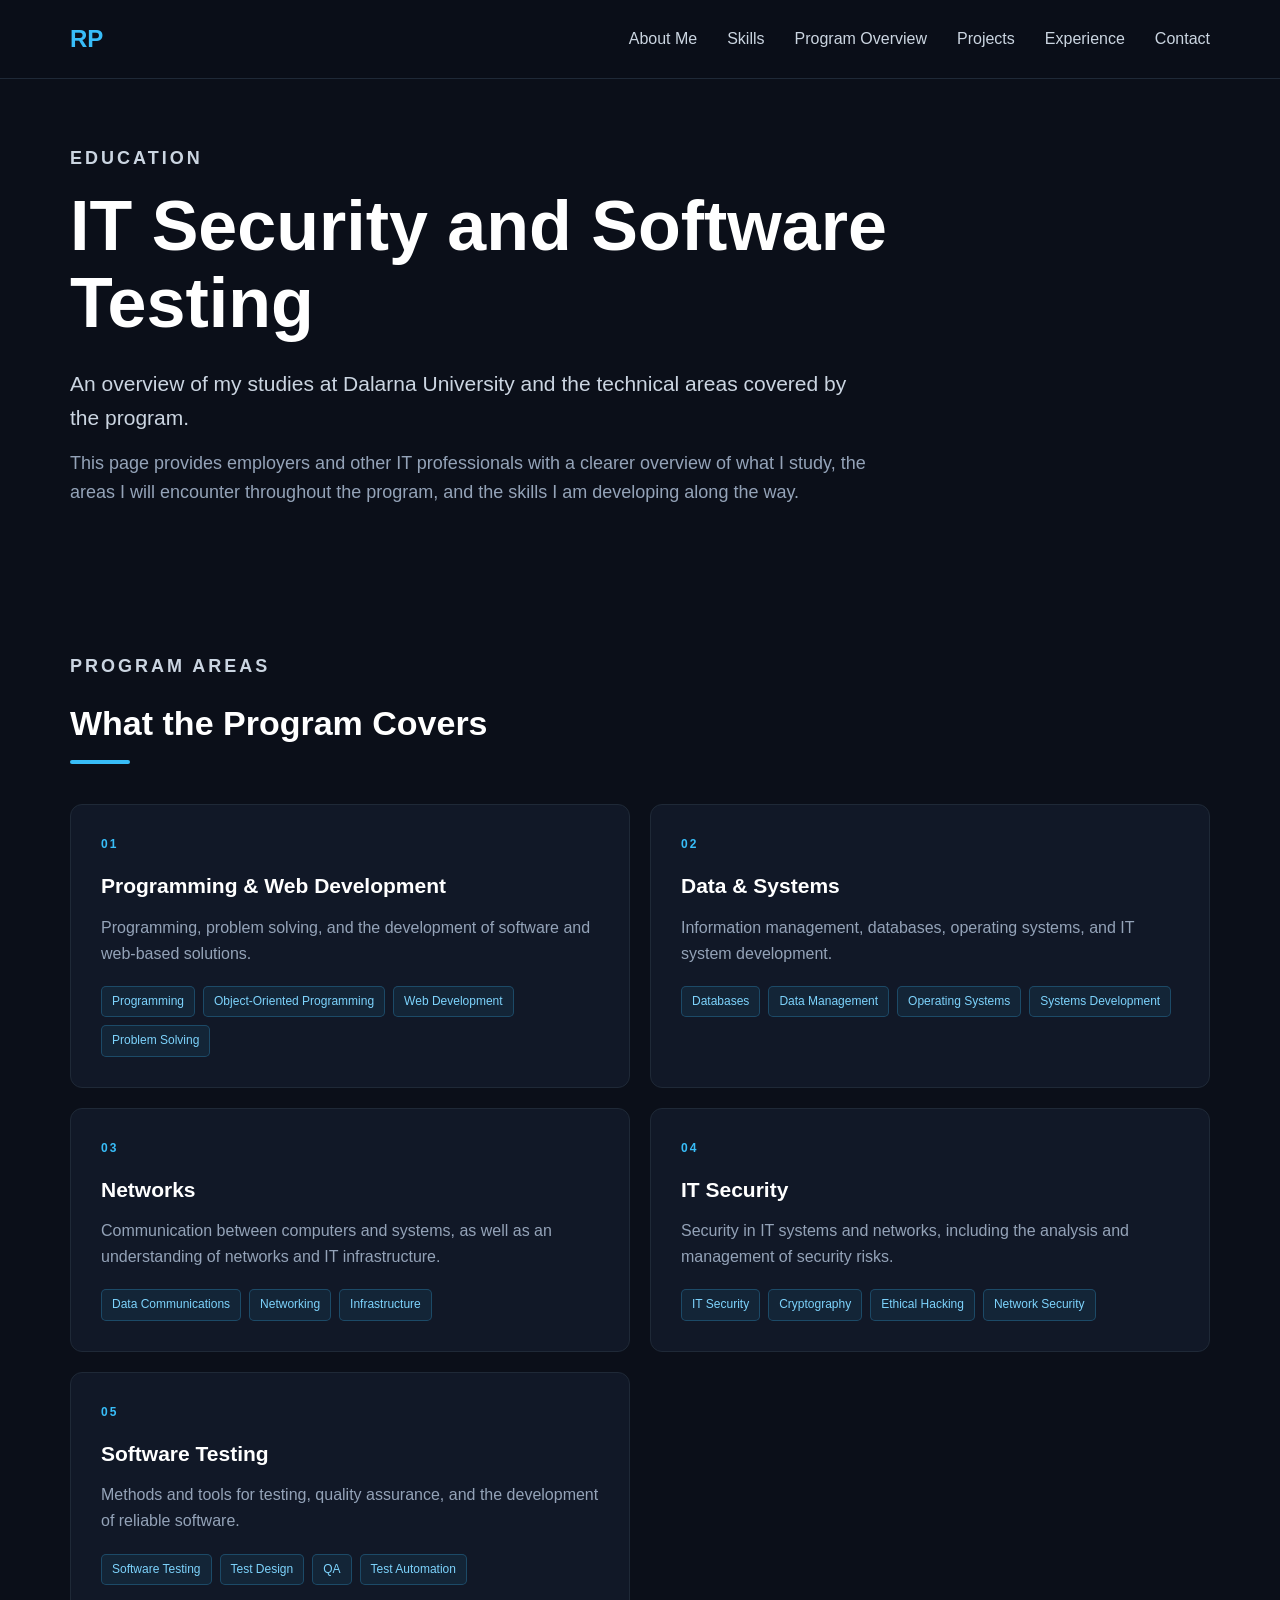
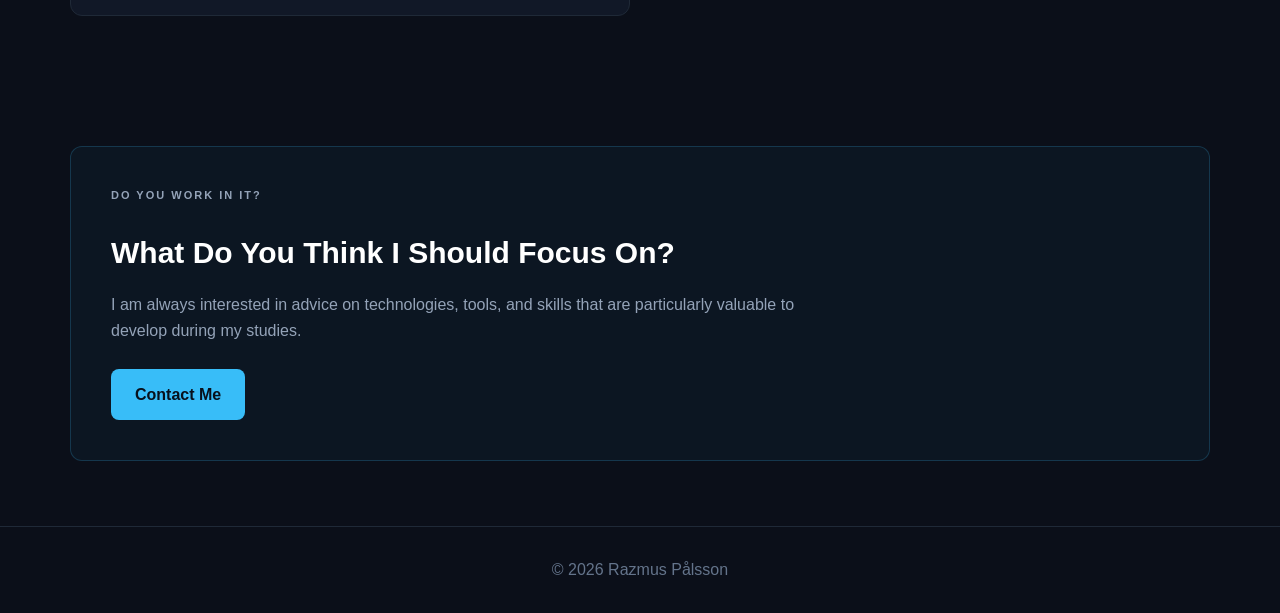
==== commit 34e0e73d: "update" ====
--- a/program.html
+++ b/program.html
@@ -1,11 +1,11 @@
 <!DOCTYPE html>
-<html lang="sv">
+<html lang="en">
 
 <head>
     <meta charset="UTF-8">
     <meta name="viewport" content="width=device-width, initial-scale=1.0">
 
-    <title>Programupplägg | Razmus Pålsson</title>
+    <title>Program Overview | Razmus Pålsson</title>
 
     <link rel="stylesheet" href="stylesheet.css">
 </head>
@@ -28,27 +28,27 @@
             <div class="navigation-links">
 
                 <a href="index.html#about">
-                    Om mig
+                    About Me
                 </a>
 
                 <a href="index.html#skills">
-                    Kompetenser
+                    Skills
                 </a>
 
                 <a href="program.html">
-                    Programupplägg
+                    Program Overview
                 </a>
 
                 <a href="index.html#projects">
-                    Projekt
+                    Projects
                 </a>
 
                 <a href="index.html#experience">
-                    Erfarenhet
+                    Experience
                 </a>
 
                 <a href="index.html#contact">
-                    Kontakt
+                    Contact
                 </a>
 
             </div>
@@ -68,23 +68,23 @@
         <section class="page-section program-introduction">
 
             <p class="section-category">
-                UTBILDNINGEN
+                EDUCATION
             </p>
 
             <h1>
-                IT-säkerhet och mjukvarutestning
+                IT Security and Software Testing
             </h1>
 
             <p class="program-lead">
-                En översikt över min utbildning vid Högskolan Dalarna
-                och de tekniska områden som programmet bygger mot.
+                An overview of my studies at Dalarna University
+                and the technical areas covered by the program.
             </p>
 
             <p class="program-description">
-                Här kan arbetsgivare och andra i IT-branschen få en
-                tydligare bild av vad jag studerar, vilka områden jag
-                kommer att möta under utbildningen och vilka
-                kompetenser jag utvecklar längs vägen.
+                This page provides employers and other IT professionals
+                with a clearer overview of what I study, the areas I will
+                encounter throughout the program, and the skills I am
+                developing along the way.
             </p>
 
         </section>
@@ -97,11 +97,11 @@
         <section class="page-section">
 
             <p class="section-category">
-                PROGRAMOMRÅDEN
+                PROGRAM AREAS
             </p>
 
             <h2>
-                Vad utbildningen innehåller
+                What the Program Covers
             </h2>
 
 
@@ -117,20 +117,20 @@
                     </span>
 
                     <h3>
-                        Programmering & webbutveckling
-                    </h3>
-
-                    <p>
-                        Programmering, problemlösning och utveckling
-                        av program och webbaserade lösningar.
-                    </p>
-
-                    <div class="program-topics">
-
-                        <span>Programmering</span>
-                        <span>Objektorientering</span>
-                        <span>Webbutveckling</span>
-                        <span>Problemlösning</span>
+                        Programming & Web Development
+                    </h3>
+
+                    <p>
+                        Programming, problem solving, and the development
+                        of software and web-based solutions.
+                    </p>
+
+                    <div class="program-topics">
+
+                        <span>Programming</span>
+                        <span>Object-Oriented Programming</span>
+                        <span>Web Development</span>
+                        <span>Problem Solving</span>
 
                     </div>
 
@@ -146,20 +146,20 @@
                     </span>
 
                     <h3>
-                        Data & system
-                    </h3>
-
-                    <p>
-                        Hantering av information, databaser,
-                        operativsystem och utveckling av IT-system.
-                    </p>
-
-                    <div class="program-topics">
-
-                        <span>Databaser</span>
-                        <span>Datahantering</span>
-                        <span>Operativsystem</span>
-                        <span>Systemutveckling</span>
+                        Data & Systems
+                    </h3>
+
+                    <p>
+                        Information management, databases,
+                        operating systems, and IT system development.
+                    </p>
+
+                    <div class="program-topics">
+
+                        <span>Databases</span>
+                        <span>Data Management</span>
+                        <span>Operating Systems</span>
+                        <span>Systems Development</span>
 
                     </div>
 
@@ -175,20 +175,20 @@
                     </span>
 
                     <h3>
-                        Nätverk
-                    </h3>
-
-                    <p>
-                        Kommunikation mellan datorer och system
-                        samt förståelse för nätverk och
-                        IT-infrastruktur.
-                    </p>
-
-                    <div class="program-topics">
-
-                        <span>Datakommunikation</span>
-                        <span>Nätverk</span>
-                        <span>Infrastruktur</span>
+                        Networks
+                    </h3>
+
+                    <p>
+                        Communication between computers and systems,
+                        as well as an understanding of networks and
+                        IT infrastructure.
+                    </p>
+
+                    <div class="program-topics">
+
+                        <span>Data Communications</span>
+                        <span>Networking</span>
+                        <span>Infrastructure</span>
 
                     </div>
 
@@ -204,20 +204,20 @@
                     </span>
 
                     <h3>
-                        IT-säkerhet
-                    </h3>
-
-                    <p>
-                        Säkerhet i IT-system och nätverk samt
-                        analys och hantering av säkerhetsrisker.
-                    </p>
-
-                    <div class="program-topics">
-
-                        <span>IT-säkerhet</span>
-                        <span>Kryptografi</span>
-                        <span>Etisk hackning</span>
-                        <span>Nätverkssäkerhet</span>
+                        IT Security
+                    </h3>
+
+                    <p>
+                        Security in IT systems and networks, including
+                        the analysis and management of security risks.
+                    </p>
+
+                    <div class="program-topics">
+
+                        <span>IT Security</span>
+                        <span>Cryptography</span>
+                        <span>Ethical Hacking</span>
+                        <span>Network Security</span>
 
                     </div>
 
@@ -233,21 +233,21 @@
                     </span>
 
                     <h3>
-                        Mjukvarutestning
-                    </h3>
-
-                    <p>
-                        Metoder och verktyg för testning,
-                        kvalitetssäkring och utveckling av
-                        tillförlitlig programvara.
-                    </p>
-
-                    <div class="program-topics">
-
-                        <span>Mjukvarutestning</span>
-                        <span>Testdesign</span>
+                        Software Testing
+                    </h3>
+
+                    <p>
+                        Methods and tools for testing,
+                        quality assurance, and the development
+                        of reliable software.
+                    </p>
+
+                    <div class="program-topics">
+
+                        <span>Software Testing</span>
+                        <span>Test Design</span>
                         <span>QA</span>
-                        <span>Testautomation</span>
+                        <span>Test Automation</span>
 
                     </div>
 
@@ -268,24 +268,24 @@
             <div class="industry-contact">
 
                 <p class="industry-contact-label">
-                    JOBBAR DU INOM IT?
+                    DO YOU WORK IN IT?
                 </p>
 
                 <h2>
-                    Vad tycker du att jag bör fokusera på?
+                    What Do You Think I Should Focus On?
                 </h2>
 
                 <p>
-                    Jag tar gärna emot tips om tekniker, verktyg
-                    och kompetenser som är särskilt värdefulla
-                    att utveckla under utbildningen.
+                    I am always interested in advice on technologies,
+                    tools, and skills that are particularly valuable
+                    to develop during my studies.
                 </p>
 
                 <a
                     href="index.html#contact"
                     class="button primary-button"
                 >
-                    Kontakta mig
+                    Contact Me
                 </a>
 
             </div>
--- a/stylesheet.css
+++ b/stylesheet.css
@@ -70,79 +70,28 @@
 
 
 /* ==================================================
-   03. INTRODUCTION
-   Name, title, description and background image
+   03. INTRODUCTION BANNER
    ================================================== */
 
 .introduction {
-    position: relative;
-    min-height: 600px;
-
-    background:
-        linear-gradient(
-            rgba(5, 15, 30, 0.35),
-            rgba(5, 15, 30, 0.65)
-        ),
-        url("./images/Background.png");
-
-    background-size: cover;
-    background-position: center;
-    background-repeat: no-repeat;
-
-    display: flex;
-    align-items: center;
-}
-
-.introduction-content {
     width: 100%;
-    max-width: 1200px;
-
-    margin: auto;
-    padding: 100px 30px;
-}
-
-.introduction-label {
-    color: #38bdf8;
-    font-weight: bold;
-    margin-bottom: 10px;
-}
-
-.introduction h1 {
-    font-size: clamp(50px, 8vw, 90px);
-    line-height: 1;
-
-    margin-bottom: 15px;
-
-    color: white;
-}
-
-.introduction h2 {
-    font-size: clamp(25px, 4vw, 45px);
-
-    color: #94a3b8;
-
-    margin-bottom: 25px;
-}
-
-.introduction p {
-    max-width: 650px;
-
-    font-size: 18px;
-
-    color: #cbd5e1;
-}
-
-.introduction-buttons {
-    display: flex;
-    gap: 15px;
-
-    margin-top: 35px;
-}
-
+    background: #0b0f19;
+}
+
+.introduction img {
+    display: block;
+    width: 100%;
+    height: auto;
+}
 
 /* ==================================================
    04. BUTTONS
    ================================================== */
+
+   #about .introduction-buttons {
+    margin-top: 0;
+    margin-bottom: 30px;
+}
 
 .button {
     display: inline-block;
@@ -187,19 +136,18 @@
    05. PAGE SECTIONS
    ================================================== */
 
+
 .page-section {
+
     max-width: 1200px;
-
     margin: auto;
-    padding: 100px 30px;
+    padding: 65px 30px;
 }
 
 .page-section > h2 {
-    font-size: 36px;
-
-    color: white;
-
-    margin-bottom: 35px;
+    font-size: 34px;
+    color: white;
+    margin-bottom: 25px;
 }
 
 .page-section > h2::after {
@@ -239,12 +187,15 @@
 }
 
 .section-description {
+
     max-width: 700px;
 
     color: #94a3b8;
 
-    margin-top: -20px;
-    margin-bottom: 40px;
+    margin-top: -15px;
+
+    margin-bottom: 30px;
+
 }
 
 
@@ -267,8 +218,7 @@
 
 .skill-card {
     width: 280px;
-
-    padding: 18px;
+    padding: 15px;
 
     background: #111827;
 
@@ -363,18 +313,23 @@
 }
 
 .project-card {
-    min-height: 260px;
-
-    padding: 30px;
+
+    min-height: 220px;
+
+    padding: 24px;
 
     background: #111827;
 
     border: 1px solid #1f2937;
+
     border-radius: 12px;
 
     transition:
+
         transform 0.25s,
+
         border-color 0.25s;
+
 }
 
 .project-card:hover {
